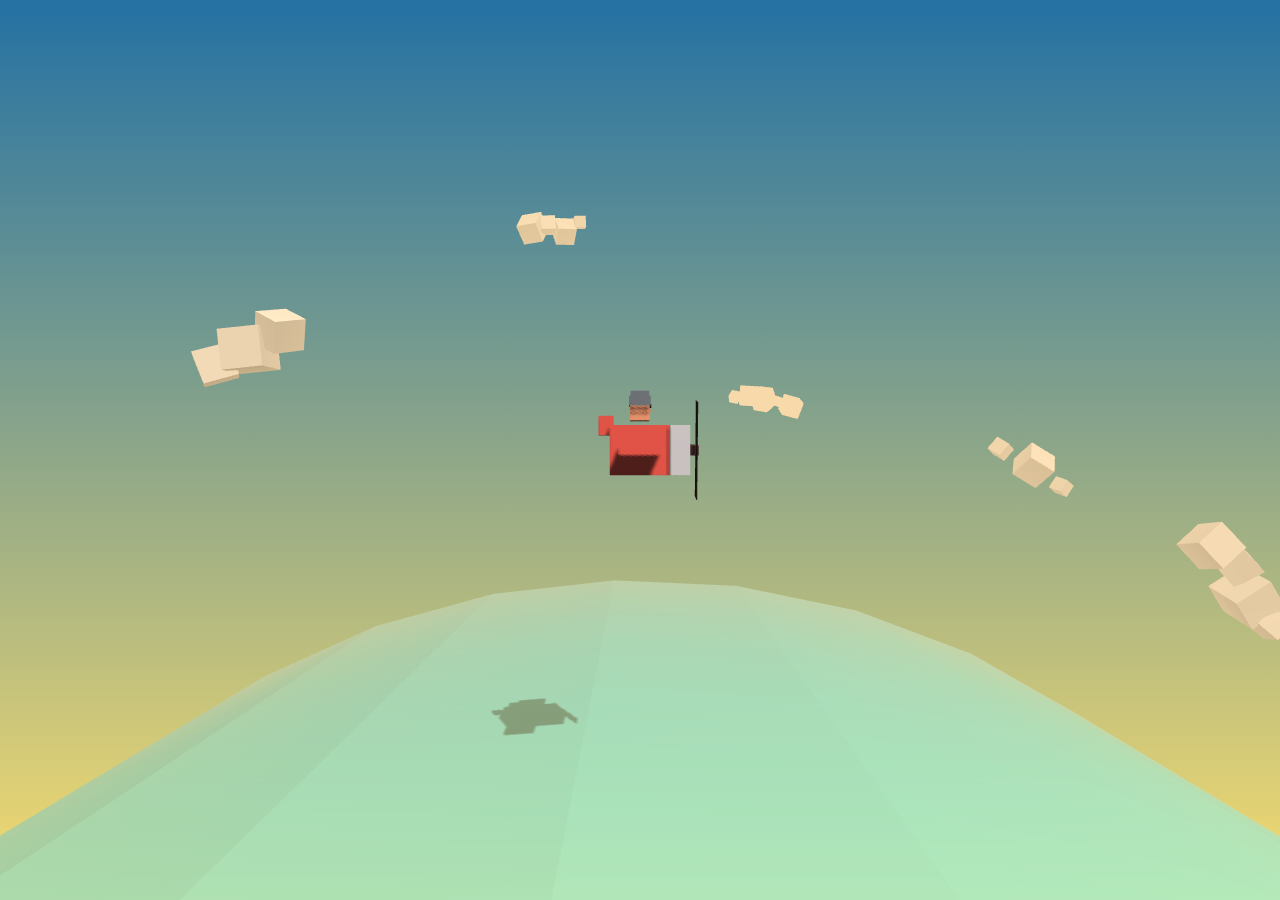
==== Three.js/GeometryFlyer/index.html @ a076c328 "diverted project" ====
<!DOCTYPE html>
<html lang="en" class="no-js">
	<head>
		<meta charset="UTF-8" />
		<meta http-equiv="X-UA-Compatible" content="IE=edge">
		<meta name="viewport" content="width=device-width, initial-scale=1">
		<title>Geometry Flyer</title>
		<meta name="description" content="Adapted from the Demo of part 1: The Making of 'The Aviator': Animating a Basic 3D Scene with Three.js" />
		<meta name="keywords" content="three.js, webgl, tutorial, game, 3d, animation, airplane, web development, javascript" />
		<meta name="author" content="Leonardo Ascenzi, Colgate University" />
		<link href='https://fonts.googleapis.com/css?family=Playfair+Display:400,700,700italic' rel='stylesheet' type='text/css'>
		<link rel="stylesheet" type="text/css" href="css/game.css" />
		<link rel="stylesheet" type="text/css" href="css/styles.css" />
		<script type="text/javascript" src="js/three.min.js"></script>
		<script type="text/javascript" src="js/game.js"/></script>
		<!--[if IE]>
  		<script src="http://html5shiv.googlecode.com/svn/trunk/html5.js"></script>
		<![endif]-->
	</head>
	<body>
		<div class="world" id="world"></div>
	</body>
</html>
---- Three.js/GeometryFlyer/css/game.css ----
@font-face {
	font-family: 'codropsicons';
	font-weight: normal;
	font-style: normal;
	src: url('../fonts/codropsicons/codropsicons.eot');
	src: url('../fonts/codropsicons/codropsicons.eot?#iefix') format('embedded-opentype'), url('../fonts/codropsicons/codropsicons.woff') format('woff'), url('../fonts/codropsicons/codropsicons.ttf') format('truetype'), url('../fonts/codropsicons/codropsicons.svg#codropsicons') format('svg');
}

*,
*::after,
*::before {
	-webkit-box-sizing: border-box;
	box-sizing: border-box;
}

body {
	font-family: 'Avenir Next', Avenir, 'Helvetica Neue', Helvetica, Arial, sans-serif;
	margin: 0;
	color: #444;
	background: #f6f6f6;
}

a {
	text-decoration: none;
	color: #d1b790;
	outline: none;
}

a:hover,
a:focus {
	color: #bba077;
	outline: none;
}


/* Top Navigation Style */

.meta {
	font-size: 0.75em;
	line-height: 1;
	position: absolute;
	top: 1em;
	left: 1em;
	display: -webkit-flex;
	display: flex;
	-webkit-flex-wrap: wrap;
	flex-wrap: wrap;
	white-space: nowrap;
	border-top: 1px solid #d1b790;
}

.meta::after {
	content: '';
	position: absolute;
	top: 0;
	right: 0;
	width: 1px;
	height: 100%;
	background: #d1b790;
}

.meta a {
	display: block;
	padding: 1em 1.35em;
	border: 1px solid #d1b790;
	border-top: 0;
}

.meta a:not(:last-child) {
	border-right: 0;
}

.codrops-icon {
	width: 4em;
}

.codrops-icon span {
	display: none;
}

.codrops-icon::before {
	font-family: 'codropsicons';
	font-size: 1.15em;
	font-weight: normal;
	font-style: normal;
	font-variant: normal;
	line-height: 1;
	text-transform: none;
	speak: none;
	-webkit-font-smoothing: antialiased;
}

.codrops-icon--drop::before {
	content: '\e001';
	color: #09c;
}

.codrops-icon--prev::before {
	content: '\e004';
}


/* Demo links */

.demo-link {
	font-family: 'Playfair Display';
	font-weight: bold;
	text-align: center;
	letter-spacing: 0.2em;
	text-transform: uppercase;
}

.demo-link--current {
	color: #bba077;
}

@media screen and (max-width:40em) {
	.meta {
		right: 1em;
	}
	.demo-link {
		-webkit-flex: 1;
		flex: 1;
	}
}

/* Styles for sponsor */
body #cdawrap { top: auto; right: auto; bottom: 12px; left: 12px; border: 1px solid #d1b790; background: none; }
.partisan { position: absolute; bottom: 0; left: 0; width: 38em; padding: 4.5em 7.5em 1.5em 5.5em; }
.partisan__bg { position: absolute; bottom: 0; left: 0; width: 100%; height: 100%; pointer-events: none; opacity: 0.5; }
.partisan__link { position: relative; display: -webkit-flex; display: flex; -webkit-justify-content: center; justify-content: center; -webkit-align-items: center; align-items: center; }
.partisan__img, .partisan__title { opacity: 0.85; -webkit-transition: opacity 0.1s; transition: opacity 0.1s; }
.partisan__link:hover .partisan__img, .partisan__link:hover .partisan__title { opacity: 1; }
.partisan__img { max-width: 42%; }
.partisan__title { font-family: 'Playfair Display'; font-weight: bold; position: relative; margin: 0.5em 0 0 0.85em; color: #555d27; }
.partisan__title::before { content: 'Sponsored by:'; font-size: 0.5em; font-weight: bold; position: absolute; bottom: 100%; left: 0; padding: 0 0 1em 0; letter-spacing: 0.25em; text-transform: uppercase; color: #95a534; }
@media screen and (max-width:80em) {
	.partisan { font-size: 76%; }
	.partisan__title::before { font-size: 0.25em; }
}
@media screen and (max-width:60em) {
	.game-holder .message--instructions { bottom: 5.5em; }
	.partisan { width: 100%; height: auto; padding: 1.75em 0.5em 0.5em; text-align: center; background: rgba(190, 215, 48, 0.5); }
	.partisan__bg { display: none; }
	.partisan__img { display: none; }
	.partisan__title { margin: 0; }
	.partisan__title::before { width: 100%; padding: 0 0 0.25em; }
}
---- Three.js/GeometryFlyer/css/styles.css ----
.world {
	position: absolute;
	width: 100%;
	height: 100%;
	overflow: hidden;
	background: -webkit-linear-gradient(#2471a3, #f7dc6f);
	background: linear-gradient(#2471a3, #f7dc6f);
}
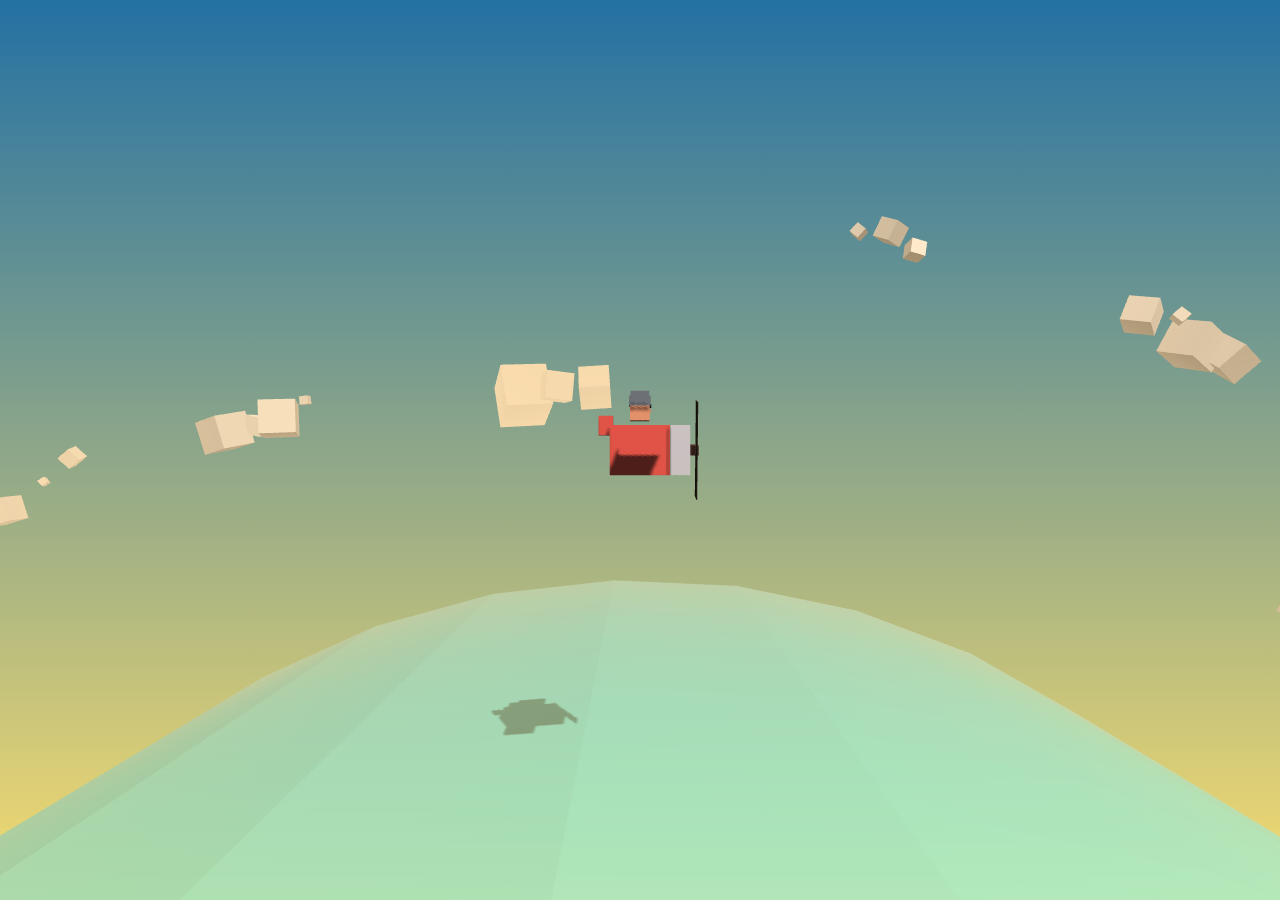
==== commit 92123204: "Added first person isometric to mysterygame" ====
--- a/Three.js/GeometryFlyer/index.html
+++ b/Three.js/GeometryFlyer/index.html
@@ -12,6 +12,7 @@
 		<link rel="stylesheet" type="text/css" href="css/game.css" />
 		<link rel="stylesheet" type="text/css" href="css/styles.css" />
 		<script type="text/javascript" src="js/three.min.js"></script>
+		<script type="text/javascript" src="js/models/pilot.js"></script>
 		<script type="text/javascript" src="js/game.js"/></script>
 		<!--[if IE]>
   		<script src="http://html5shiv.googlecode.com/svn/trunk/html5.js"></script>
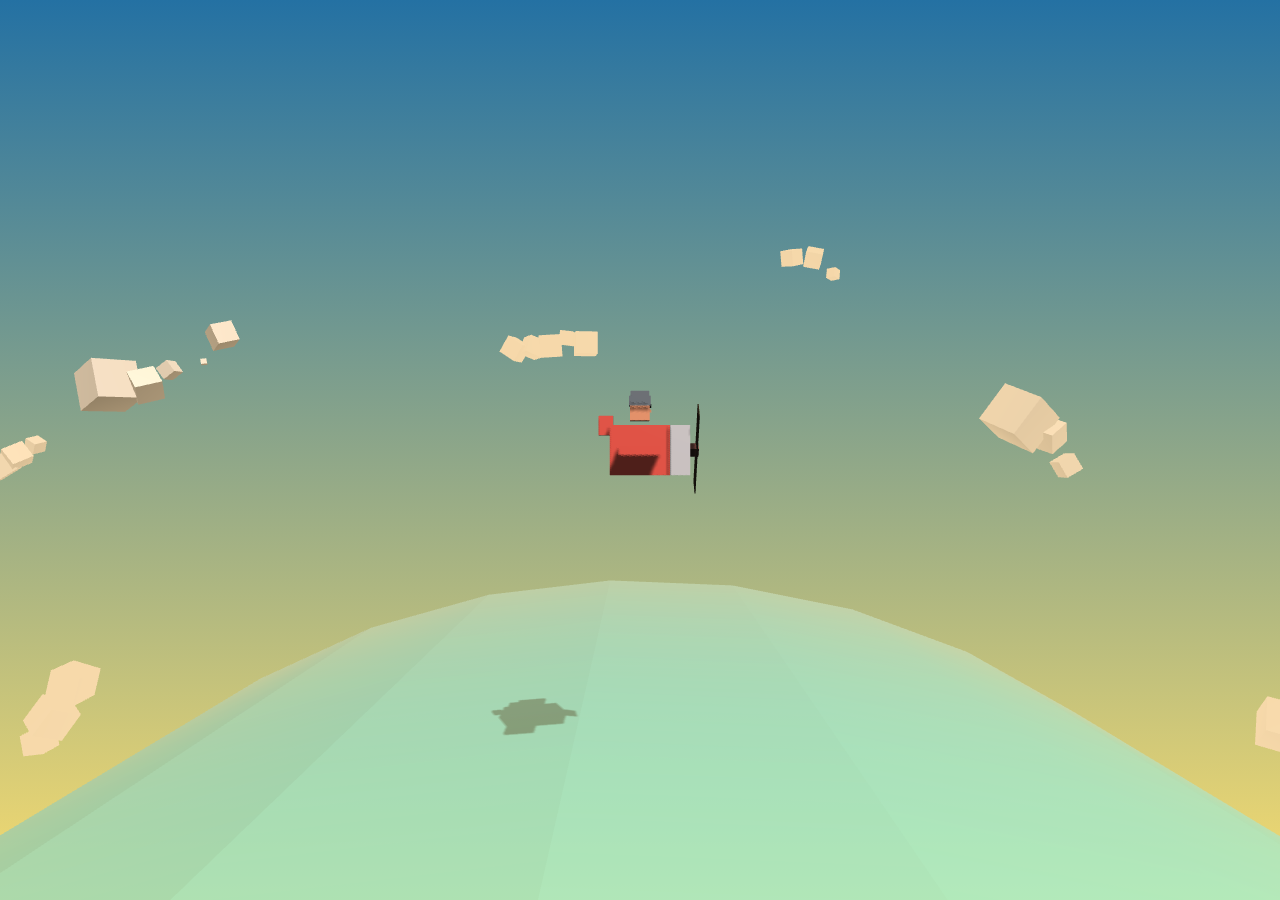
==== commit f65ccf3b: "added more model refactoring" ====
--- a/Three.js/GeometryFlyer/index.html
+++ b/Three.js/GeometryFlyer/index.html
@@ -13,6 +13,7 @@
 		<link rel="stylesheet" type="text/css" href="css/styles.css" />
 		<script type="text/javascript" src="js/three.min.js"></script>
 		<script type="text/javascript" src="js/models/pilot.js"></script>
+		<script type="text/javascript" src="js/models/plane.js"></script>
 		<script type="text/javascript" src="js/game.js"/></script>
 		<!--[if IE]>
   		<script src="http://html5shiv.googlecode.com/svn/trunk/html5.js"></script>
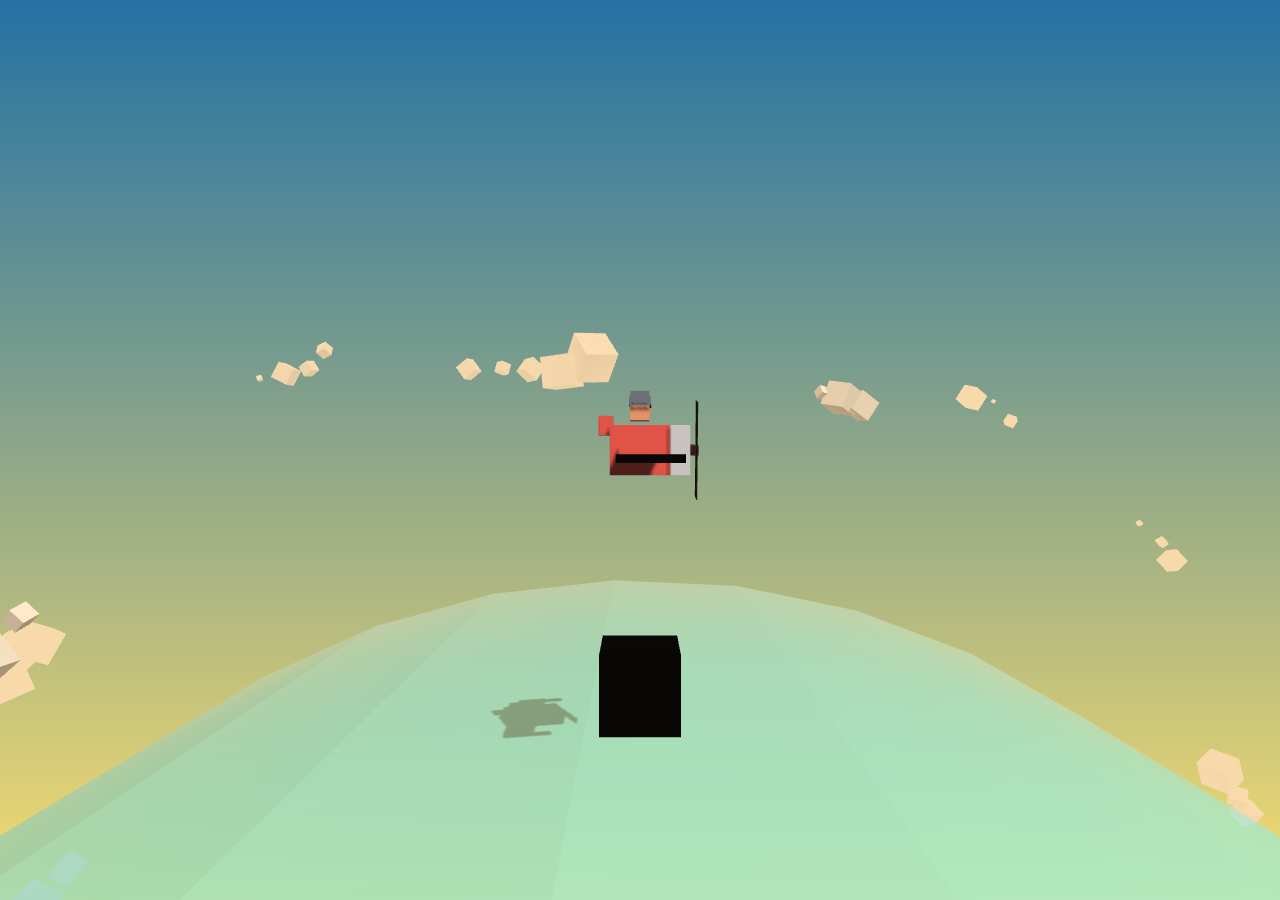
==== commit b5340b65: "created one bullet" ====
--- a/Three.js/GeometryFlyer/index.html
+++ b/Three.js/GeometryFlyer/index.html
@@ -14,6 +14,7 @@
 		<script type="text/javascript" src="js/three.min.js"></script>
 		<script type="text/javascript" src="js/models/pilot.js"></script>
 		<script type="text/javascript" src="js/models/plane.js"></script>
+		<script type="text/javascript" src="js/models/projectile.js"></script>
 		<script type="text/javascript" src="js/game.js"/></script>
 		<!--[if IE]>
   		<script src="http://html5shiv.googlecode.com/svn/trunk/html5.js"></script>
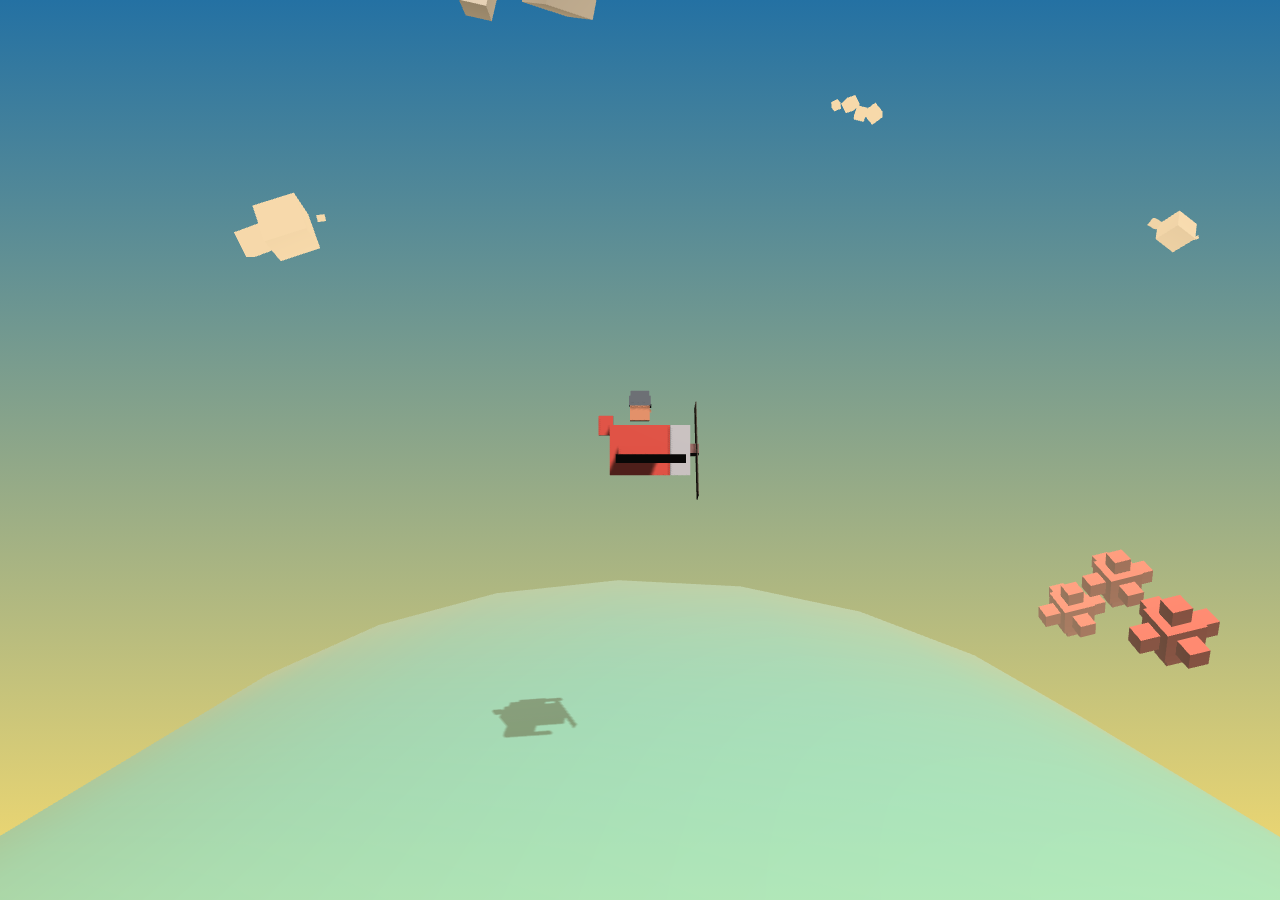
==== commit c33d1d02: "added shooting particles and sound, need to use python -m http.server to get sound" ====
--- a/Three.js/GeometryFlyer/index.html
+++ b/Three.js/GeometryFlyer/index.html
@@ -11,7 +11,9 @@
 		<link href='https://fonts.googleapis.com/css?family=Playfair+Display:400,700,700italic' rel='stylesheet' type='text/css'>
 		<link rel="stylesheet" type="text/css" href="css/game.css" />
 		<link rel="stylesheet" type="text/css" href="css/styles.css" />
+		<script type="text/javascript" src="js/Three.js"></script>
 		<script type="text/javascript" src="js/three.min.js"></script>
+		<script type="text/javascript" src="js/particleGen.js"></script>
 		<script type="text/javascript" src="js/models/pilot.js"></script>
 		<script type="text/javascript" src="js/models/plane.js"></script>
 		<script type="text/javascript" src="js/models/projectile.js"></script>
